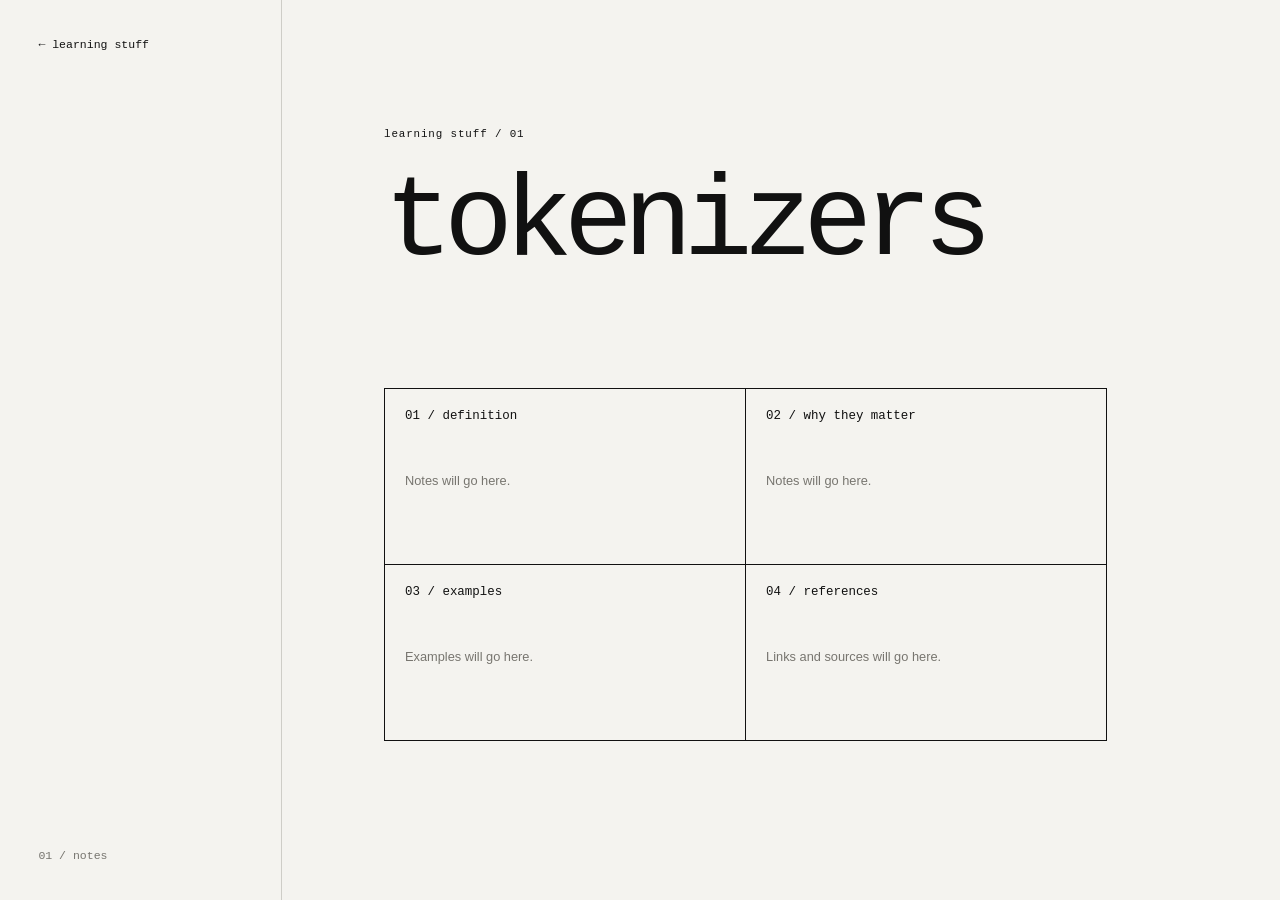
==== learning/tokenizers/index.html @ 71c57765 "Add tokenizers learning topic" ====
<!doctype html>
<html lang="en">
  <head>
    <meta charset="UTF-8" />
    <meta name="viewport" content="width=device-width, initial-scale=1.0" />
    <meta name="description" content="Notes about tokenizers." />
    <meta name="theme-color" content="#f4f3ef" />
    <title>tokenizers — mehrabi4</title>
    <link rel="icon" href="../../favicon.svg" type="image/svg+xml" />
    <link rel="stylesheet" href="../../styles.css" />
  </head>
  <body class="topic-page">
    <main class="topic-layout">
      <aside class="topic-side">
        <a class="back-link" href="../../">&#8592; learning stuff</a>
        <span class="topic-index">01 / notes</span>
      </aside>

      <article class="topic-content">
        <p class="topic-label">learning stuff / 01</p>
        <h1>tokenizers</h1>

        <div class="placeholder-grid">
          <section class="placeholder">
            <h2>01 / definition</h2>
            <p>Notes will go here.</p>
          </section>

          <section class="placeholder">
            <h2>02 / why they matter</h2>
            <p>Notes will go here.</p>
          </section>

          <section class="placeholder">
            <h2>03 / examples</h2>
            <p>Examples will go here.</p>
          </section>

          <section class="placeholder">
            <h2>04 / references</h2>
            <p>Links and sources will go here.</p>
          </section>
        </div>
      </article>
    </main>
  </body>
</html>
---- styles.css ----
:root {
  color: #111;
  background: #f4f3ef;
  font-family: Arial, Helvetica, sans-serif;
  font-synthesis: none;
}

* {
  box-sizing: border-box;
}

html,
body {
  width: 100%;
  height: 100%;
  margin: 0;
}

body {
  overflow: hidden;
  background: #f4f3ef;
  -webkit-font-smoothing: antialiased;
}

a {
  color: inherit;
  text-decoration: none;
}

.page {
  display: grid;
  width: 100%;
  height: 100dvh;
  grid-template-columns: clamp(17rem, 28vw, 26rem) 1fr;
}

.sidebar {
  display: flex;
  min-width: 0;
  flex-direction: column;
  padding: clamp(1.5rem, 3vw, 3rem);
  border-right: 1px solid #cecdc7;
  background: #f4f3ef;
}

.name {
  width: fit-content;
  font-size: 0.68rem;
  font-weight: 700;
  letter-spacing: 0.12em;
  text-transform: uppercase;
}

.learning-menu {
  margin: auto 0;
}

.learning-menu summary {
  display: flex;
  align-items: center;
  justify-content: space-between;
  gap: 1rem;
  padding: 1rem 0;
  border-top: 1px solid #111;
  border-bottom: 1px solid #111;
  cursor: pointer;
  font-family: "SFMono-Regular", Consolas, "Liberation Mono", monospace;
  font-size: clamp(1.15rem, 2.1vw, 1.9rem);
  font-weight: 500;
  letter-spacing: -0.05em;
  list-style: none;
}

.learning-menu summary::-webkit-details-marker {
  display: none;
}

.menu-mark {
  position: relative;
  width: 1rem;
  height: 1rem;
  flex: 0 0 auto;
}

.menu-mark::before,
.menu-mark::after {
  position: absolute;
  top: 50%;
  left: 0;
  width: 100%;
  height: 1px;
  content: "";
  background: currentColor;
  transition: transform 160ms ease;
}

.menu-mark::after {
  transform: rotate(90deg);
}

.learning-menu[open] .menu-mark::after {
  transform: rotate(0deg);
}

.learning-list {
  max-height: 34vh;
  margin: 0;
  padding: 0;
  overflow-y: auto;
  list-style: none;
}

.learning-list li {
  border-bottom: 1px solid #cecdc7;
}

.learning-list a {
  display: block;
  padding: 1rem 0;
  font-family: "SFMono-Regular", Consolas, "Liberation Mono", monospace;
  font-size: 0.82rem;
  line-height: 1.4;
  text-transform: lowercase;
}

.learning-list a:hover,
.learning-list a:focus-visible {
  padding-left: 0.4rem;
}

.learning-list a {
  transition: padding 140ms ease;
}

.artwork {
  display: grid;
  min-width: 0;
  padding: clamp(1.25rem, 5vw, 5rem);
  place-items: center;
  background: #e9e8e3;
}

.artwork img {
  display: block;
  width: auto;
  max-width: 100%;
  height: auto;
  max-height: calc(100dvh - clamp(2.5rem, 10vw, 10rem));
  box-shadow: 0 1.25rem 3rem rgba(0, 0, 0, 0.08);
}

@media (max-width: 620px) {
  .page {
    grid-template-columns: minmax(10rem, 44vw) 1fr;
  }

  .sidebar {
    padding: 1.25rem;
  }

  .learning-menu summary {
    font-size: clamp(1rem, 4.8vw, 1.4rem);
  }

  .artwork {
    padding: 1rem;
  }

  .artwork img {
    width: 100%;
    max-height: 82dvh;
    object-fit: contain;
  }
}

.topic-page {
  min-height: 100%;
  overflow-y: auto;
  background: #f4f3ef;
}

.topic-layout {
  display: grid;
  min-height: 100dvh;
  grid-template-columns: clamp(12rem, 22vw, 20rem) 1fr;
}

.topic-side {
  display: flex;
  min-height: 100dvh;
  flex-direction: column;
  justify-content: space-between;
  padding: clamp(1.5rem, 3vw, 3rem);
  border-right: 1px solid #cecdc7;
  font-family: "SFMono-Regular", Consolas, "Liberation Mono", monospace;
  font-size: 0.72rem;
  text-transform: lowercase;
}

.back-link {
  width: fit-content;
}

.back-link:hover,
.back-link:focus-visible {
  text-decoration: underline;
  text-underline-offset: 0.3rem;
}

.topic-index {
  color: #77756f;
}

.topic-content {
  width: min(100%, 58rem);
  padding: clamp(4rem, 10vw, 9rem) clamp(2rem, 8vw, 8rem);
}

.topic-label {
  margin: 0 0 2rem;
  font-family: "SFMono-Regular", Consolas, "Liberation Mono", monospace;
  font-size: 0.68rem;
  letter-spacing: 0.08em;
  text-transform: lowercase;
}

.topic-content h1 {
  margin: 0 0 clamp(4rem, 9vw, 7rem);
  font-family: "SFMono-Regular", Consolas, "Liberation Mono", monospace;
  font-size: clamp(2.8rem, 9vw, 7.5rem);
  font-weight: 500;
  letter-spacing: -0.08em;
  line-height: 0.9;
  text-transform: lowercase;
}

.placeholder-grid {
  display: grid;
  grid-template-columns: repeat(2, minmax(0, 1fr));
  border-top: 1px solid #111;
  border-left: 1px solid #111;
}

.placeholder {
  min-height: 11rem;
  padding: 1.25rem;
  border-right: 1px solid #111;
  border-bottom: 1px solid #111;
}

.placeholder h2 {
  margin: 0 0 3rem;
  font-family: "SFMono-Regular", Consolas, "Liberation Mono", monospace;
  font-size: 0.78rem;
  font-weight: 500;
  text-transform: lowercase;
}

.placeholder p {
  margin: 0;
  color: #77756f;
  font-size: 0.8rem;
  line-height: 1.5;
}

@media (max-width: 620px) {
  .topic-layout {
    grid-template-columns: 7.5rem 1fr;
  }

  .topic-side {
    padding: 1.25rem 1rem;
  }

  .topic-content {
    padding: 5rem 1.25rem;
  }

  .placeholder-grid {
    grid-template-columns: 1fr;
  }
}

@media (prefers-reduced-motion: reduce) {
  * {
    transition: none !important;
  }
}
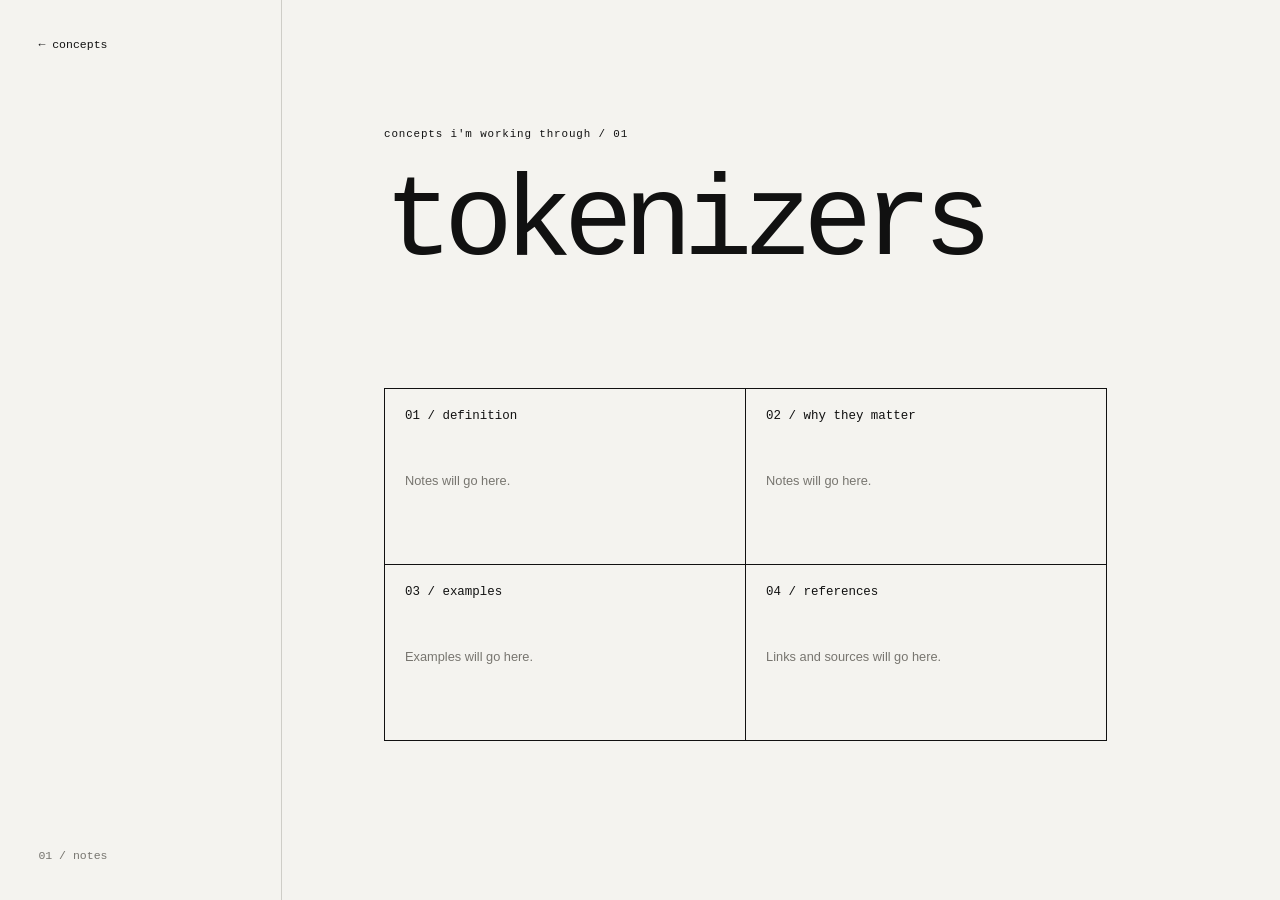
==== commit 06463f11: "Add concept writing studio" ====
--- a/learning/tokenizers/index.html
+++ b/learning/tokenizers/index.html
@@ -12,12 +12,12 @@
   <body class="topic-page">
     <main class="topic-layout">
       <aside class="topic-side">
-        <a class="back-link" href="../../">&#8592; learning stuff</a>
+        <a class="back-link" href="../../">&#8592; concepts</a>
         <span class="topic-index">01 / notes</span>
       </aside>
 
       <article class="topic-content">
-        <p class="topic-label">learning stuff / 01</p>
+        <p class="topic-label">concepts i'm working through / 01</p>
         <h1>tokenizers</h1>
 
         <div class="placeholder-grid">
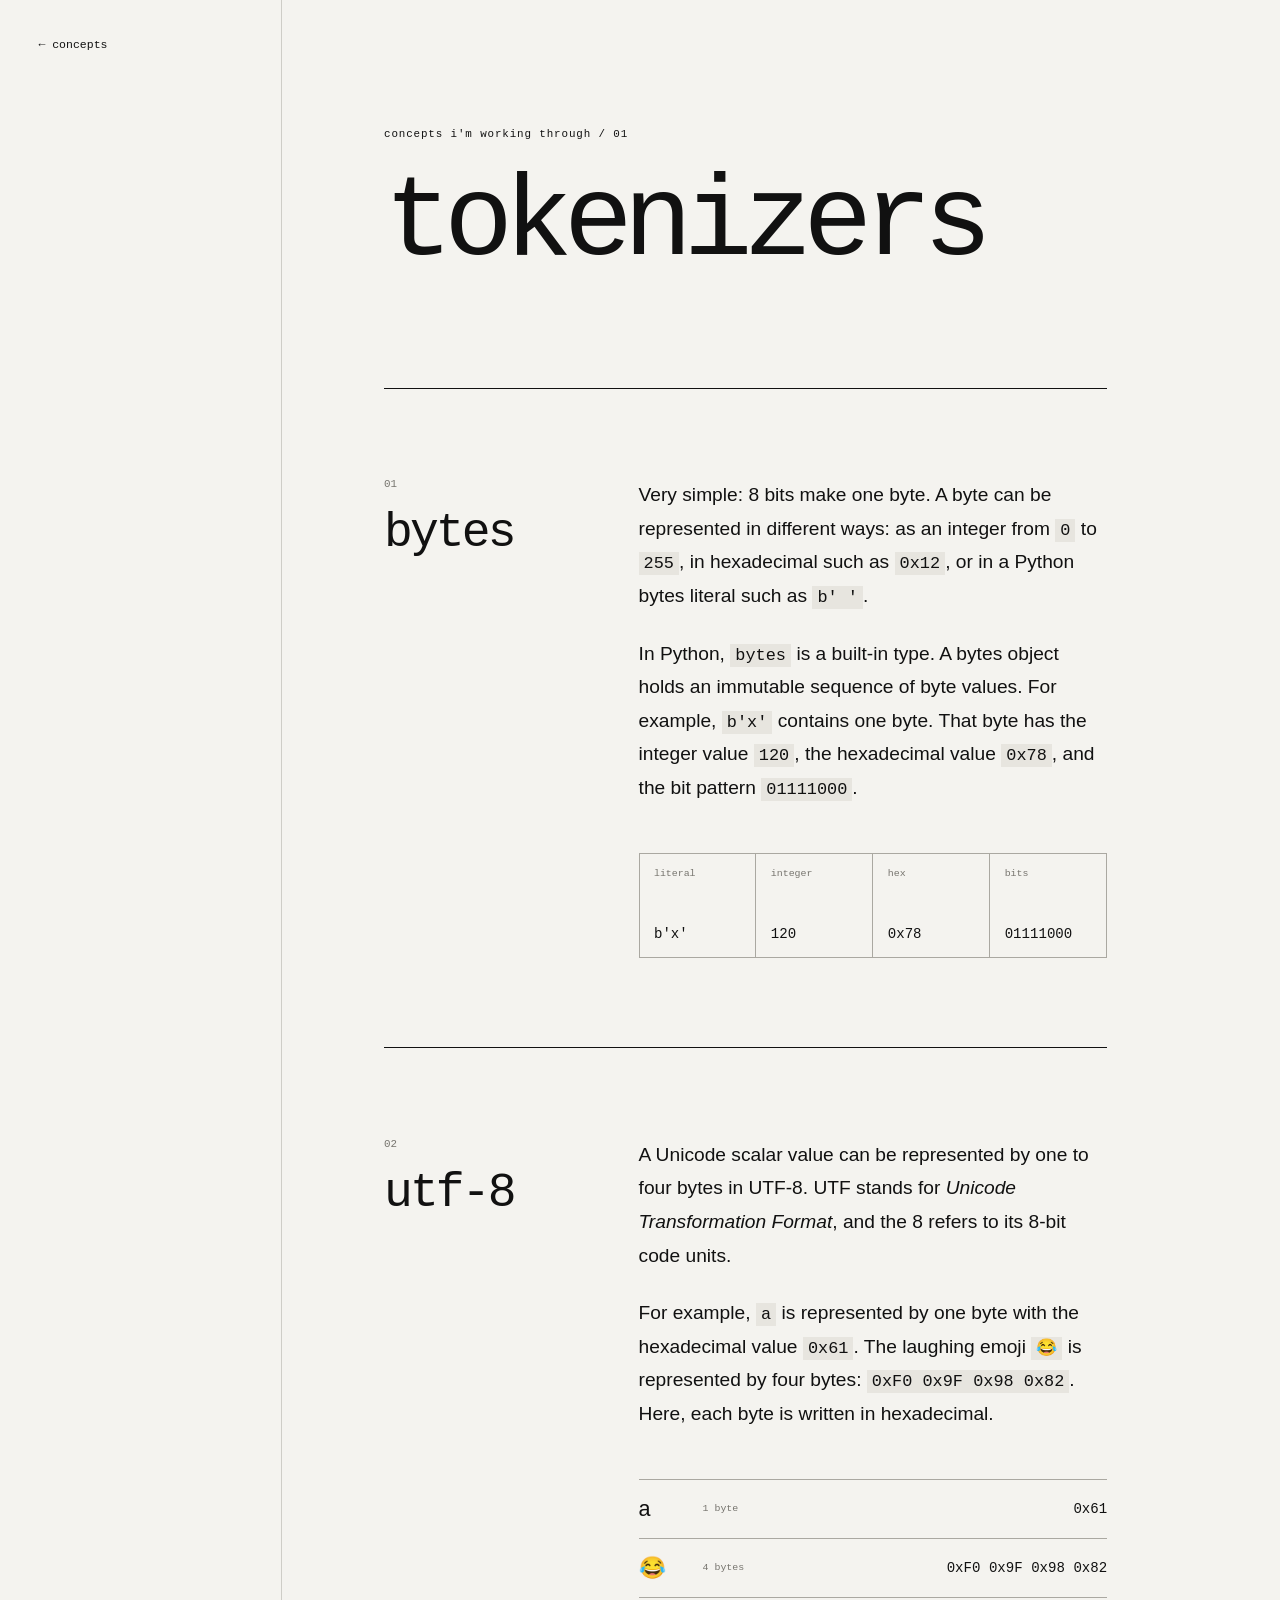
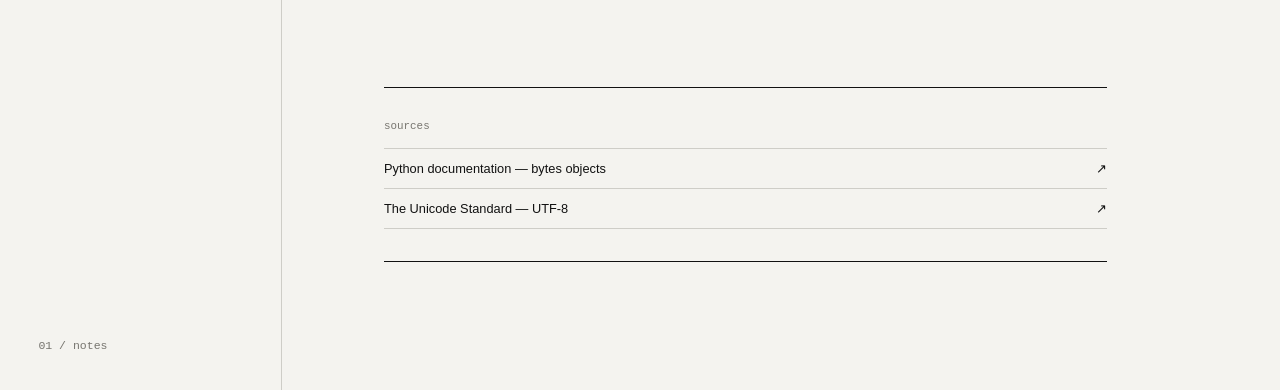
==== commit 6d1b7071: "Publish tokenizer notes on bytes and UTF-8" ====
--- a/learning/tokenizers/index.html
+++ b/learning/tokenizers/index.html
@@ -20,25 +20,75 @@
         <p class="topic-label">concepts i'm working through / 01</p>
         <h1>tokenizers</h1>
 
-        <div class="placeholder-grid">
-          <section class="placeholder">
-            <h2>01 / definition</h2>
-            <p>Notes will go here.</p>
+        <div class="concept-notes">
+          <section class="concept-section" aria-labelledby="bytes-title">
+            <div class="concept-heading">
+              <p>01</p>
+              <h2 id="bytes-title">bytes</h2>
+            </div>
+
+            <div class="concept-copy">
+              <p>
+                Very simple: 8 bits make one byte. A byte can be represented in different ways: as an integer from
+                <code>0</code> to <code>255</code>, in hexadecimal such as <code>0x12</code>, or in a Python bytes
+                literal such as <code>b' '</code>.
+              </p>
+              <p>
+                In Python, <code>bytes</code> is a built-in type. A bytes object holds an immutable sequence of byte
+                values. For example, <code>b'x'</code> contains one byte. That byte has the integer value
+                <code>120</code>, the hexadecimal value <code>0x78</code>, and the bit pattern
+                <code>01111000</code>.
+              </p>
+
+              <div class="representation" aria-label="The byte for lowercase x shown four ways">
+                <div><span>literal</span><strong>b'x'</strong></div>
+                <div><span>integer</span><strong>120</strong></div>
+                <div><span>hex</span><strong>0x78</strong></div>
+                <div><span>bits</span><strong>01111000</strong></div>
+              </div>
+            </div>
           </section>
 
-          <section class="placeholder">
-            <h2>02 / why they matter</h2>
-            <p>Notes will go here.</p>
+          <section class="concept-section" aria-labelledby="utf-title">
+            <div class="concept-heading">
+              <p>02</p>
+              <h2 id="utf-title">utf-8</h2>
+            </div>
+
+            <div class="concept-copy">
+              <p>
+                A Unicode scalar value can be represented by one to four bytes in UTF-8. UTF stands for
+                <em>Unicode Transformation Format</em>, and the 8 refers to its 8-bit code units.
+              </p>
+              <p>
+                For example, <code>a</code> is represented by one byte with the hexadecimal value <code>0x61</code>.
+                The laughing emoji <code>😂</code> is represented by four bytes:
+                <code>0xF0 0x9F 0x98 0x82</code>. Here, each byte is written in hexadecimal.
+              </p>
+
+              <div class="encoding-examples" aria-label="UTF-8 encoding examples">
+                <div>
+                  <strong>a</strong>
+                  <span>1 byte</span>
+                  <code>0x61</code>
+                </div>
+                <div>
+                  <strong>😂</strong>
+                  <span>4 bytes</span>
+                  <code>0xF0 0x9F 0x98 0x82</code>
+                </div>
+              </div>
+            </div>
           </section>
 
-          <section class="placeholder">
-            <h2>03 / examples</h2>
-            <p>Examples will go here.</p>
-          </section>
-
-          <section class="placeholder">
-            <h2>04 / references</h2>
-            <p>Links and sources will go here.</p>
+          <section class="concept-sources" aria-labelledby="sources-title">
+            <p id="sources-title">sources</p>
+            <a href="https://docs.python.org/3/library/stdtypes.html#bytes-objects" target="_blank" rel="noreferrer">
+              Python documentation — bytes objects <span aria-hidden="true">&#8599;</span>
+            </a>
+            <a href="https://www.unicode.org/versions/latest/ch03.pdf" target="_blank" rel="noreferrer">
+              The Unicode Standard — UTF-8 <span aria-hidden="true">&#8599;</span>
+            </a>
           </section>
         </div>
       </article>
--- a/styles.css
+++ b/styles.css
@@ -234,33 +234,138 @@
   text-transform: lowercase;
 }
 
-.placeholder-grid {
-  display: grid;
-  grid-template-columns: repeat(2, minmax(0, 1fr));
+.concept-notes {
   border-top: 1px solid #111;
-  border-left: 1px solid #111;
-}
-
-.placeholder {
-  min-height: 11rem;
-  padding: 1.25rem;
-  border-right: 1px solid #111;
+}
+
+.concept-section {
+  display: grid;
+  grid-template-columns: minmax(8rem, 0.55fr) 1.45fr;
+  gap: clamp(2rem, 6vw, 6rem);
+  padding: clamp(3rem, 7vw, 6rem) 0;
   border-bottom: 1px solid #111;
 }
 
-.placeholder h2 {
-  margin: 0 0 3rem;
-  font-family: "SFMono-Regular", Consolas, "Liberation Mono", monospace;
-  font-size: 0.78rem;
+.concept-heading p {
+  margin: 0 0 1rem;
+  color: #77756f;
+  font-family: "SFMono-Regular", Consolas, "Liberation Mono", monospace;
+  font-size: 0.68rem;
+}
+
+.concept-heading h2 {
+  margin: 0;
+  font-family: "SFMono-Regular", Consolas, "Liberation Mono", monospace;
+  font-size: clamp(1.65rem, 4vw, 3rem);
   font-weight: 500;
-  text-transform: lowercase;
-}
-
-.placeholder p {
+  letter-spacing: -0.06em;
+  text-transform: lowercase;
+}
+
+.concept-copy > p {
   margin: 0;
+  font-size: clamp(1rem, 1.6vw, 1.2rem);
+  line-height: 1.75;
+}
+
+.concept-copy > p + p {
+  margin-top: 1.5rem;
+}
+
+.concept-copy code,
+.representation strong,
+.encoding-examples code {
+  font-family: "SFMono-Regular", Consolas, "Liberation Mono", monospace;
+  font-size: 0.88em;
+}
+
+.concept-copy p code {
+  padding: 0.12em 0.3em;
+  background: #e7e5df;
+}
+
+.representation {
+  display: grid;
+  margin-top: 3rem;
+  grid-template-columns: repeat(4, minmax(0, 1fr));
+  border-top: 1px solid #aaa8a1;
+  border-left: 1px solid #aaa8a1;
+}
+
+.representation div {
+  display: grid;
+  min-height: 6.5rem;
+  align-content: space-between;
+  padding: 0.9rem;
+  border-right: 1px solid #aaa8a1;
+  border-bottom: 1px solid #aaa8a1;
+}
+
+.representation span,
+.encoding-examples span {
   color: #77756f;
+  font-family: "SFMono-Regular", Consolas, "Liberation Mono", monospace;
+  font-size: 0.62rem;
+  text-transform: lowercase;
+}
+
+.representation strong {
+  font-weight: 500;
+}
+
+.encoding-examples {
+  margin-top: 3rem;
+  border-top: 1px solid #aaa8a1;
+}
+
+.encoding-examples > div {
+  display: grid;
+  grid-template-columns: 3rem 5rem 1fr;
+  gap: 1rem;
+  align-items: center;
+  padding: 1rem 0;
+  border-bottom: 1px solid #aaa8a1;
+}
+
+.encoding-examples strong {
+  font-size: 1.35rem;
+  font-weight: 400;
+}
+
+.encoding-examples code {
+  justify-self: end;
+  text-align: right;
+}
+
+.concept-sources {
+  padding: 2rem 0;
+  border-bottom: 1px solid #111;
+}
+
+.concept-sources > p {
+  margin: 0 0 1rem;
+  color: #77756f;
+  font-family: "SFMono-Regular", Consolas, "Liberation Mono", monospace;
+  font-size: 0.68rem;
+  text-transform: lowercase;
+}
+
+.concept-sources a {
+  display: flex;
+  justify-content: space-between;
+  gap: 1rem;
+  padding: 0.75rem 0;
+  border-top: 1px solid #cecdc7;
   font-size: 0.8rem;
-  line-height: 1.5;
+}
+
+.concept-sources a:last-child {
+  border-bottom: 1px solid #cecdc7;
+}
+
+.concept-sources a:hover,
+.concept-sources a:focus-visible {
+  padding-left: 0.4rem;
 }
 
 @media (max-width: 620px) {
@@ -276,8 +381,17 @@
     padding: 5rem 1.25rem;
   }
 
-  .placeholder-grid {
+  .concept-section {
     grid-template-columns: 1fr;
+    gap: 2rem;
+  }
+
+  .representation {
+    grid-template-columns: repeat(2, minmax(0, 1fr));
+  }
+
+  .encoding-examples > div {
+    grid-template-columns: 2rem 4rem 1fr;
   }
 }
 
